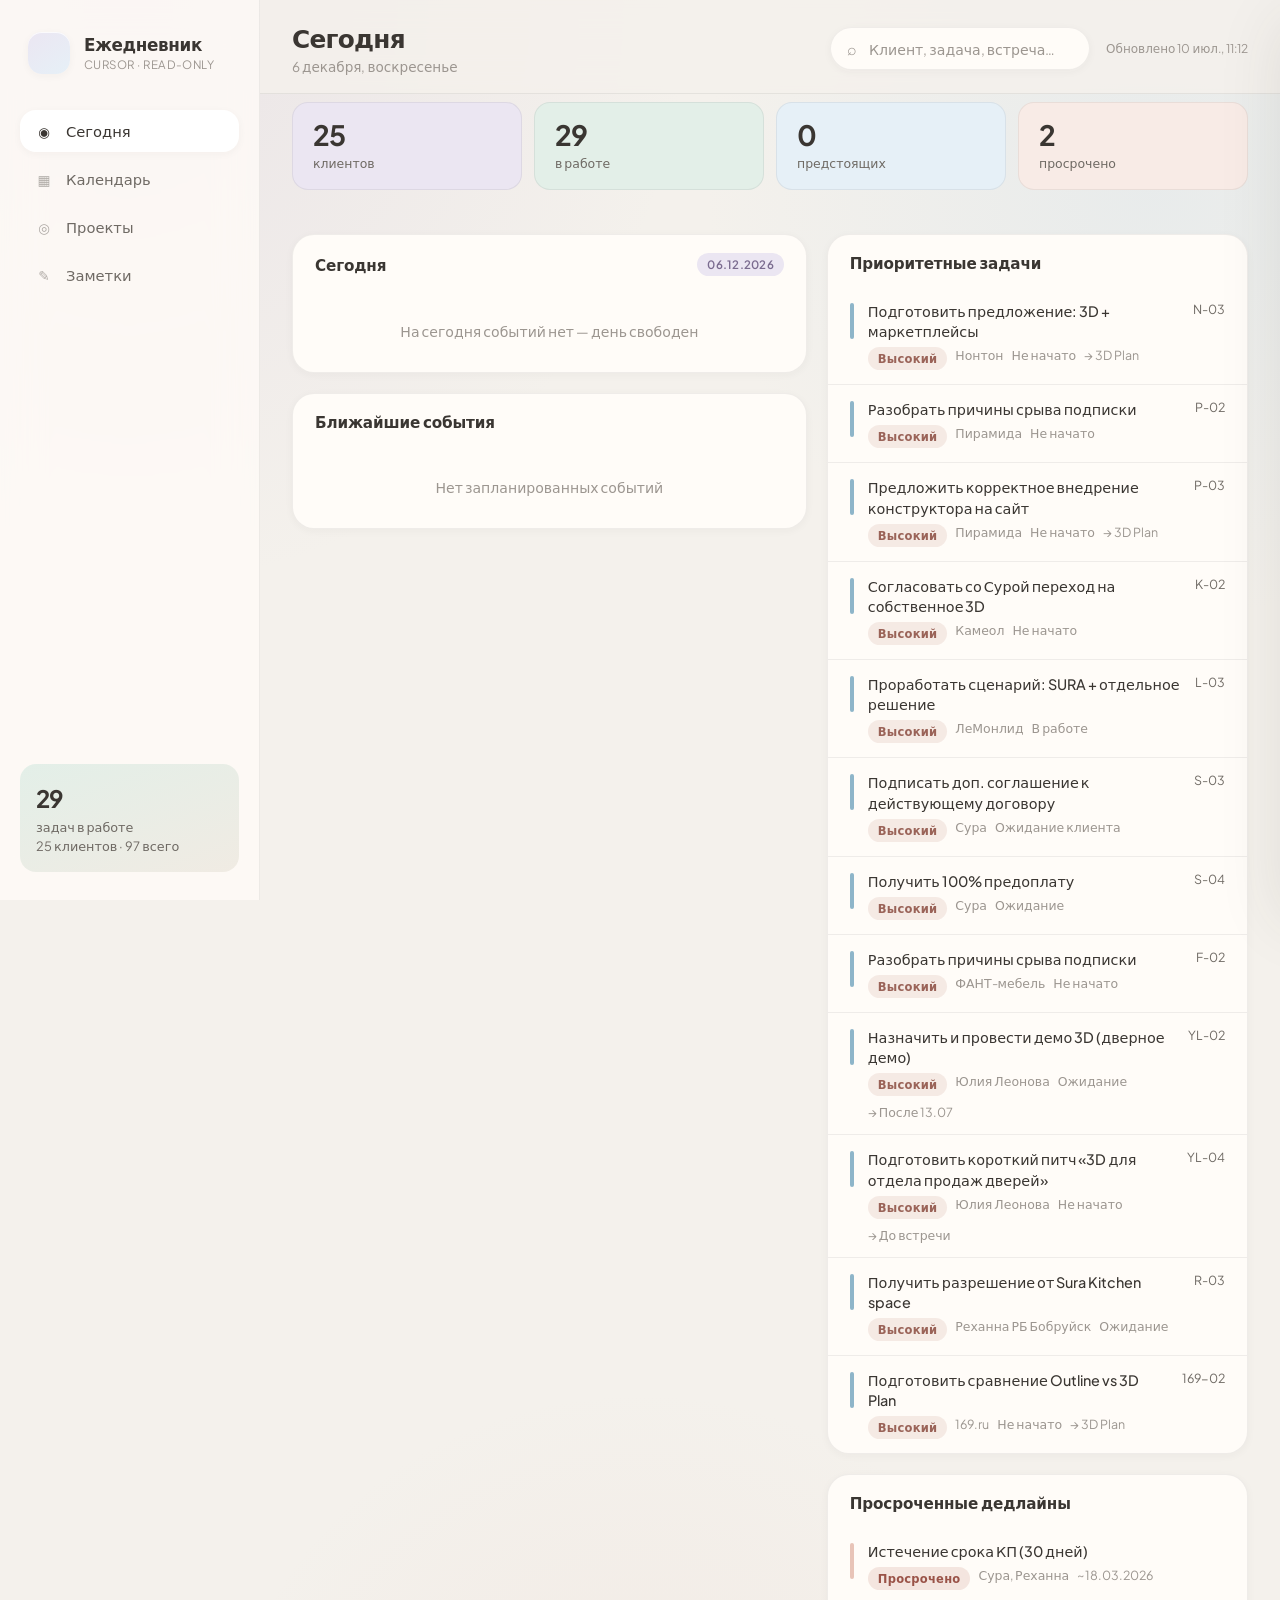
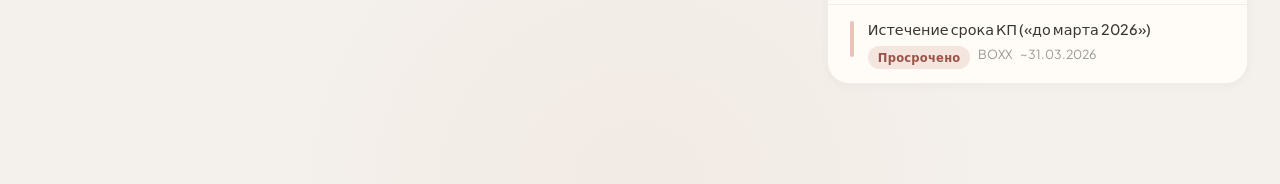
==== docs/index.html @ c0749ad2 "Switch GitHub Pages to deploy from branch main/docs Mirror web/ to docs/ on sync. Remove Actions wor" ====
<!DOCTYPE html>
<html lang="ru">
<head>
  <meta charset="UTF-8">
  <meta name="viewport" content="width=device-width, initial-scale=1.0">
  <meta name="description" content="Ежедневник — единый обзор задач и встреч по всем проектам CURSOR">
  <title>Ежедневник</title>
  <link rel="preconnect" href="https://fonts.googleapis.com">
  <link rel="preconnect" href="https://fonts.gstatic.com" crossorigin>
  <link href="https://fonts.googleapis.com/css2?family=Plus+Jakarta+Sans:ital,wght@0,400;0,500;0,600;0,700;1,400&display=swap" rel="stylesheet">
  <link rel="stylesheet" href="styles.css">
</head>
<body>
  <div class="app" id="app">
    <aside class="sidebar" aria-label="Навигация">
      <div class="sidebar__brand">
        <div class="brand-mark" aria-hidden="true"></div>
        <div>
          <p class="brand-title">Ежедневник</p>
          <p class="brand-sub">CURSOR · read-only</p>
        </div>
      </div>

      <nav class="sidebar__nav" id="nav">
        <button class="nav-item is-active" data-view="today">
          <span class="nav-icon" aria-hidden="true">◉</span>
          Сегодня
        </button>
        <button class="nav-item" data-view="calendar">
          <span class="nav-icon" aria-hidden="true">▦</span>
          Календарь
        </button>
        <button class="nav-item" data-view="projects">
          <span class="nav-icon" aria-hidden="true">◎</span>
          Проекты
        </button>
        <button class="nav-item" data-view="notes">
          <span class="nav-icon" aria-hidden="true">✎</span>
          Заметки
        </button>
      </nav>

      <div class="sidebar__stats" id="sidebar-stats"></div>
    </aside>

    <div class="main">
      <header class="topbar">
        <div class="topbar__left">
          <button class="menu-toggle" id="menu-toggle" aria-label="Меню">☰</button>
          <div>
            <h1 class="page-title" id="page-title">Сегодня</h1>
            <p class="page-date" id="page-date"></p>
          </div>
        </div>
        <div class="topbar__right">
          <label class="search" aria-label="Поиск">
            <span class="search-icon" aria-hidden="true">⌕</span>
            <input type="search" id="search" placeholder="Клиент, задача, встреча…" autocomplete="off">
          </label>
          <p class="sync-time" id="sync-time"></p>
        </div>
      </header>

      <main class="content" id="content">
        <div class="loader" id="loader">
          <div class="loader__orb"></div>
          <p>Загружаем планы…</p>
        </div>
      </main>
    </div>

    <nav class="bottom-nav" id="bottom-nav" aria-label="Мобильная навигация">
      <button class="bottom-nav__item is-active" data-view="today">Сегодня</button>
      <button class="bottom-nav__item" data-view="calendar">Календарь</button>
      <button class="bottom-nav__item" data-view="projects">Проекты</button>
      <button class="bottom-nav__item" data-view="notes">Заметки</button>
    </nav>

    <div class="overlay" id="overlay" hidden></div>
    <aside class="drawer" id="drawer" aria-hidden="true">
      <header class="drawer__header">
        <button class="drawer__close" id="drawer-close" aria-label="Закрыть">×</button>
        <div id="drawer-header"></div>
      </header>
      <div class="drawer__body" id="drawer-body"></div>
    </aside>
  </div>

  <script src="app.js" type="module"></script>
</body>
</html>
---- docs/styles.css ----
/* Ежедневник — pastel 2026 */

:root {
  --bg: #f4f1ec;
  --bg-soft: #ebe6df;
  --surface: #fffcf8;
  --surface-glass: rgba(255, 252, 248, 0.78);
  --elevated: #ffffff;
  --text: #3a3632;
  --text-secondary: #6f6a64;
  --text-muted: #9c9690;
  --border: rgba(58, 54, 50, 0.08);
  --border-strong: rgba(58, 54, 50, 0.14);
  --shadow-sm: 0 2px 8px rgba(58, 54, 50, 0.04);
  --shadow-md: 0 8px 32px rgba(58, 54, 50, 0.07);
  --shadow-lg: 0 20px 60px rgba(58, 54, 50, 0.1);
  --radius-sm: 10px;
  --radius-md: 16px;
  --radius-lg: 22px;
  --radius-xl: 28px;
  --font: "Plus Jakarta Sans", system-ui, -apple-system, sans-serif;
  --ease: cubic-bezier(0.22, 1, 0.36, 1);
  --duration: 0.35s;

  --sage: #a8c5b5;
  --sage-soft: #e3efe8;
  --lavender: #c5b8d4;
  --lavender-soft: #ebe6f2;
  --peach: #e8c4b8;
  --peach-soft: #f8ebe6;
  --sky: #b8d4e8;
  --sky-soft: #e6f0f7;
  --rose: #d4a8b8;
  --rose-soft: #f5e8ed;
  --sand: #d9cfc0;
  --sand-soft: #f0ebe3;

  --domain-3d: #8eb5c9;
  --domain-provance: #9cb89e;
  --priority-high: #c9958a;
  --priority-mid: #c4b896;
  --priority-low: #a8b5a0;
  --overdue: #c9857a;
  --sidebar-w: 260px;
}

*, *::before, *::after { box-sizing: border-box; }

html {
  font-size: 16px;
  -webkit-font-smoothing: antialiased;
  -moz-osx-font-smoothing: grayscale;
  text-rendering: optimizeLegibility;
}

body {
  margin: 0;
  font-family: var(--font);
  color: var(--text);
  background: var(--bg);
  background-image:
    radial-gradient(ellipse 80% 60% at 10% 0%, rgba(200, 184, 212, 0.22), transparent 55%),
    radial-gradient(ellipse 70% 50% at 90% 10%, rgba(184, 212, 232, 0.2), transparent 50%),
    radial-gradient(ellipse 60% 40% at 50% 100%, rgba(232, 196, 184, 0.15), transparent 55%);
  min-height: 100dvh;
}

button, input { font: inherit; }
button { cursor: pointer; border: none; background: none; color: inherit; }
input { border: none; outline: none; background: transparent; }

.app {
  display: grid;
  grid-template-columns: var(--sidebar-w) 1fr;
  min-height: 100dvh;
}

/* Sidebar */
.sidebar {
  position: sticky;
  top: 0;
  height: 100dvh;
  padding: 28px 20px;
  display: flex;
  flex-direction: column;
  gap: 32px;
  background: var(--surface-glass);
  backdrop-filter: blur(20px) saturate(1.2);
  -webkit-backdrop-filter: blur(20px) saturate(1.2);
  border-right: 1px solid var(--border);
  z-index: 20;
  transition: transform var(--duration) var(--ease);
}

.sidebar__brand {
  display: flex;
  align-items: center;
  gap: 14px;
  padding: 4px 8px;
}

.brand-mark {
  width: 42px;
  height: 42px;
  border-radius: 14px;
  background: linear-gradient(145deg, var(--lavender-soft), var(--sky-soft));
  box-shadow: var(--shadow-sm), inset 0 1px 0 rgba(255,255,255,0.8);
}

.brand-title {
  margin: 0;
  font-size: 1.05rem;
  font-weight: 700;
  letter-spacing: -0.02em;
}

.brand-sub {
  margin: 2px 0 0;
  font-size: 0.72rem;
  color: var(--text-muted);
  letter-spacing: 0.04em;
  text-transform: uppercase;
}

.sidebar__nav {
  display: flex;
  flex-direction: column;
  gap: 6px;
}

.nav-item {
  display: flex;
  align-items: center;
  gap: 12px;
  padding: 12px 14px;
  border-radius: var(--radius-md);
  font-size: 0.92rem;
  font-weight: 500;
  color: var(--text-secondary);
  transition: background var(--duration) var(--ease), color var(--duration) var(--ease), transform 0.2s var(--ease);
}

.nav-item:hover {
  background: rgba(255,255,255,0.55);
  color: var(--text);
}

.nav-item.is-active {
  background: var(--elevated);
  color: var(--text);
  box-shadow: var(--shadow-sm);
}

.nav-icon {
  width: 20px;
  text-align: center;
  opacity: 0.55;
  font-size: 0.85rem;
}

.nav-item.is-active .nav-icon { opacity: 1; }

.sidebar__stats {
  margin-top: auto;
  padding: 16px;
  border-radius: var(--radius-md);
  background: linear-gradient(160deg, var(--sage-soft), var(--sand-soft));
  font-size: 0.8rem;
  line-height: 1.5;
  color: var(--text-secondary);
}

.sidebar__stats strong {
  display: block;
  font-size: 1.5rem;
  font-weight: 700;
  color: var(--text);
  letter-spacing: -0.03em;
  margin-bottom: 2px;
}

/* Main */
.main {
  display: flex;
  flex-direction: column;
  min-width: 0;
}

.topbar {
  position: sticky;
  top: 0;
  z-index: 10;
  display: flex;
  align-items: center;
  justify-content: space-between;
  gap: 20px;
  padding: 22px 32px 18px;
  background: rgba(244, 241, 236, 0.82);
  backdrop-filter: blur(16px);
  -webkit-backdrop-filter: blur(16px);
  border-bottom: 1px solid var(--border);
}

.topbar__left {
  display: flex;
  align-items: center;
  gap: 16px;
}

.menu-toggle {
  display: none;
  width: 40px;
  height: 40px;
  border-radius: var(--radius-sm);
  background: var(--surface);
  box-shadow: var(--shadow-sm);
  font-size: 1.1rem;
}

.page-title {
  margin: 0;
  font-size: 1.55rem;
  font-weight: 700;
  letter-spacing: -0.03em;
}

.page-date {
  margin: 4px 0 0;
  font-size: 0.85rem;
  color: var(--text-muted);
}

.topbar__right {
  display: flex;
  align-items: center;
  gap: 16px;
}

.search {
  display: flex;
  align-items: center;
  gap: 10px;
  padding: 10px 16px;
  min-width: 260px;
  border-radius: 999px;
  background: var(--surface);
  border: 1px solid var(--border);
  box-shadow: var(--shadow-sm);
  transition: border-color var(--duration) var(--ease), box-shadow var(--duration) var(--ease);
}

.search:focus-within {
  border-color: var(--lavender);
  box-shadow: 0 0 0 3px rgba(197, 184, 212, 0.25);
}

.search input {
  width: 100%;
  font-size: 0.88rem;
  color: var(--text);
}

.search input::placeholder { color: var(--text-muted); }

.search-icon {
  color: var(--text-muted);
  font-size: 1rem;
}

.sync-time {
  margin: 0;
  font-size: 0.75rem;
  color: var(--text-muted);
  white-space: nowrap;
}

.content {
  flex: 1;
  padding: 8px 32px 100px;
  animation: fadeIn 0.5s var(--ease);
}

@keyframes fadeIn {
  from { opacity: 0; transform: translateY(8px); }
  to { opacity: 1; transform: translateY(0); }
}

/* Loader */
.loader {
  display: flex;
  flex-direction: column;
  align-items: center;
  justify-content: center;
  gap: 20px;
  min-height: 50vh;
  color: var(--text-muted);
}

.loader__orb {
  width: 48px;
  height: 48px;
  border-radius: 50%;
  background: linear-gradient(135deg, var(--lavender), var(--sky));
  animation: pulse 1.6s var(--ease) infinite;
}

@keyframes pulse {
  0%, 100% { transform: scale(1); opacity: 0.7; }
  50% { transform: scale(1.08); opacity: 1; }
}

/* Grid layouts */
.grid-2 {
  display: grid;
  grid-template-columns: 1.1fr 0.9fr;
  gap: 20px;
}

.grid-3 {
  display: grid;
  grid-template-columns: repeat(3, 1fr);
  gap: 16px;
}

.stack { display: flex; flex-direction: column; gap: 20px; }

/* Cards */
.card {
  background: var(--surface);
  border: 1px solid var(--border);
  border-radius: var(--radius-lg);
  box-shadow: var(--shadow-sm);
  overflow: hidden;
  transition: box-shadow var(--duration) var(--ease), transform var(--duration) var(--ease);
}

.card:hover { box-shadow: var(--shadow-md); }

.card__header {
  display: flex;
  align-items: center;
  justify-content: space-between;
  padding: 18px 22px 14px;
}

.card__title {
  margin: 0;
  font-size: 0.95rem;
  font-weight: 600;
  letter-spacing: -0.01em;
}

.card__body { padding: 0 22px 20px; }

.card__body--flush { padding: 0; }

/* Stat pills */
.stat-row {
  display: flex;
  flex-wrap: wrap;
  gap: 12px;
  margin-bottom: 24px;
}

.stat-pill {
  flex: 1;
  min-width: 140px;
  padding: 18px 20px;
  border-radius: var(--radius-md);
  border: 1px solid var(--border);
  background: var(--surface);
  transition: transform 0.25s var(--ease);
}

.stat-pill:hover { transform: translateY(-2px); }

.stat-pill--sage { background: var(--sage-soft); }
.stat-pill--lavender { background: var(--lavender-soft); }
.stat-pill--peach { background: var(--peach-soft); }
.stat-pill--sky { background: var(--sky-soft); }

.stat-pill__value {
  font-size: 1.75rem;
  font-weight: 700;
  letter-spacing: -0.04em;
  line-height: 1;
}

.stat-pill__label {
  margin-top: 6px;
  font-size: 0.78rem;
  color: var(--text-secondary);
}

/* Badges */
.badge {
  display: inline-flex;
  align-items: center;
  gap: 6px;
  padding: 4px 10px;
  border-radius: 999px;
  font-size: 0.72rem;
  font-weight: 600;
  letter-spacing: 0.02em;
}

.badge--3d { background: rgba(142, 181, 201, 0.2); color: #5a7f94; }
.badge--provance { background: rgba(156, 184, 158, 0.22); color: #5f7d61; }
.badge--high { background: rgba(201, 149, 138, 0.18); color: #9a6358; }
.badge--mid { background: rgba(196, 184, 150, 0.22); color: #7d7355; }
.badge--low { background: rgba(168, 181, 160, 0.22); color: #5f6f59; }
.badge--overdue { background: rgba(201, 133, 122, 0.2); color: #9a5348; }
.badge--event { background: var(--lavender-soft); color: #7a6b8f; }
.badge--reminder { background: var(--peach-soft); color: #9a6f62; }

/* Lists */
.list { list-style: none; margin: 0; padding: 0; }

.list-item {
  display: flex;
  align-items: flex-start;
  gap: 14px;
  padding: 14px 22px;
  border-top: 1px solid var(--border);
  transition: background var(--duration) var(--ease);
  cursor: pointer;
}

.list-item:first-child { border-top: none; }

.list-item:hover { background: rgba(255,255,255,0.6); }

.list-item__stripe {
  width: 4px;
  min-height: 36px;
  border-radius: 4px;
  flex-shrink: 0;
  margin-top: 2px;
}

.stripe--3d { background: var(--domain-3d); }
.stripe--provance { background: var(--domain-provance); }
.stripe--lavender { background: var(--lavender); }
.stripe--peach { background: var(--peach); }

.list-item__main { flex: 1; min-width: 0; }

.list-item__title {
  font-size: 0.9rem;
  font-weight: 500;
  line-height: 1.4;
  margin: 0 0 6px;
}

.list-item__meta {
  display: flex;
  flex-wrap: wrap;
  gap: 8px;
  font-size: 0.78rem;
  color: var(--text-muted);
}

.list-item__aside {
  text-align: right;
  font-size: 0.78rem;
  color: var(--text-secondary);
  white-space: nowrap;
}

.empty {
  padding: 32px 22px;
  text-align: center;
  color: var(--text-muted);
  font-size: 0.88rem;
}

/* Calendar */
.cal-toolbar {
  display: flex;
  align-items: center;
  justify-content: space-between;
  gap: 16px;
  margin-bottom: 20px;
}

.cal-nav {
  display: flex;
  align-items: center;
  gap: 8px;
}

.cal-nav button {
  width: 36px;
  height: 36px;
  border-radius: var(--radius-sm);
  background: var(--surface);
  border: 1px solid var(--border);
  transition: background 0.2s var(--ease);
}

.cal-nav button:hover { background: var(--elevated); }

.cal-period {
  font-weight: 600;
  font-size: 0.95rem;
  min-width: 180px;
  text-align: center;
}

.toggle-group {
  display: flex;
  padding: 4px;
  border-radius: 999px;
  background: var(--bg-soft);
  border: 1px solid var(--border);
}

.toggle-group button {
  padding: 8px 16px;
  border-radius: 999px;
  font-size: 0.82rem;
  font-weight: 500;
  color: var(--text-muted);
  transition: all 0.25s var(--ease);
}

.toggle-group button.is-active {
  background: var(--surface);
  color: var(--text);
  box-shadow: var(--shadow-sm);
}

.week-grid {
  display: grid;
  grid-template-columns: repeat(7, 1fr);
  gap: 10px;
}

.day-col {
  min-height: 200px;
  background: var(--surface);
  border: 1px solid var(--border);
  border-radius: var(--radius-md);
  overflow: hidden;
  transition: box-shadow var(--duration) var(--ease);
}

.day-col.is-today {
  border-color: var(--lavender);
  box-shadow: 0 0 0 2px rgba(197, 184, 212, 0.2);
}

.day-col__head {
  padding: 12px;
  text-align: center;
  border-bottom: 1px solid var(--border);
  background: rgba(255,255,255,0.5);
}

.day-col__dow {
  font-size: 0.7rem;
  text-transform: uppercase;
  letter-spacing: 0.06em;
  color: var(--text-muted);
}

.day-col__num {
  font-size: 1.2rem;
  font-weight: 700;
  margin-top: 2px;
}

.day-col__body {
  padding: 8px;
  display: flex;
  flex-direction: column;
  gap: 6px;
}

.event-chip {
  padding: 8px 10px;
  border-radius: var(--radius-sm);
  font-size: 0.72rem;
  line-height: 1.35;
  border-left: 3px solid var(--lavender);
  background: var(--lavender-soft);
  cursor: pointer;
  transition: transform 0.2s var(--ease);
}

.event-chip:hover { transform: scale(1.02); }

.event-chip--reminder { border-left-color: var(--peach); background: var(--peach-soft); }
.event-chip--deadline { border-left-color: var(--overdue); background: var(--rose-soft); }

.event-chip__client { font-weight: 600; margin-bottom: 2px; }
.event-chip__title { color: var(--text-secondary); }

.month-grid {
  display: grid;
  grid-template-columns: repeat(7, 1fr);
  gap: 6px;
}

.month-dow {
  text-align: center;
  font-size: 0.72rem;
  font-weight: 600;
  color: var(--text-muted);
  padding: 8px;
  text-transform: uppercase;
  letter-spacing: 0.05em;
}

.month-cell {
  aspect-ratio: 1;
  min-height: 72px;
  padding: 8px;
  border-radius: var(--radius-sm);
  background: var(--surface);
  border: 1px solid transparent;
  transition: background 0.2s var(--ease);
}

.month-cell:hover { background: var(--elevated); border-color: var(--border); }
.month-cell.is-today { background: var(--lavender-soft); border-color: var(--lavender); }
.month-cell.is-other { opacity: 0.35; }

.month-cell__num {
  font-size: 0.82rem;
  font-weight: 600;
  margin-bottom: 4px;
}

.month-cell__dots {
  display: flex;
  gap: 3px;
  flex-wrap: wrap;
}

.dot {
  width: 6px;
  height: 6px;
  border-radius: 50%;
  background: var(--lavender);
}

.dot--event { background: var(--lavender); }
.dot--deadline { background: var(--overdue); }
.dot--reminder { background: var(--peach); }

/* Projects */
.filters {
  display: flex;
  flex-wrap: wrap;
  gap: 8px;
  margin-bottom: 20px;
}

.filter-btn {
  padding: 8px 16px;
  border-radius: 999px;
  font-size: 0.82rem;
  font-weight: 500;
  color: var(--text-secondary);
  background: var(--surface);
  border: 1px solid var(--border);
  transition: all 0.25s var(--ease);
}

.filter-btn:hover { border-color: var(--border-strong); }
.filter-btn.is-active {
  background: var(--text);
  color: var(--surface);
  border-color: var(--text);
}

.project-grid {
  display: grid;
  grid-template-columns: repeat(auto-fill, minmax(280px, 1fr));
  gap: 16px;
}

.project-card {
  padding: 20px;
  background: var(--surface);
  border: 1px solid var(--border);
  border-radius: var(--radius-lg);
  cursor: pointer;
  transition: transform var(--duration) var(--ease), box-shadow var(--duration) var(--ease);
}

.project-card:hover {
  transform: translateY(-3px);
  box-shadow: var(--shadow-md);
}

.project-card__top {
  display: flex;
  align-items: flex-start;
  justify-content: space-between;
  gap: 12px;
  margin-bottom: 14px;
}

.project-card__name {
  margin: 0;
  font-size: 1rem;
  font-weight: 600;
  letter-spacing: -0.02em;
}

.project-card__counts {
  display: flex;
  gap: 16px;
  font-size: 0.8rem;
  color: var(--text-secondary);
}

.project-card__counts span strong {
  display: block;
  font-size: 1.1rem;
  color: var(--text);
}

.progress-bar {
  height: 4px;
  border-radius: 4px;
  background: var(--bg-soft);
  overflow: hidden;
  margin-top: 14px;
}

.progress-bar__fill {
  height: 100%;
  border-radius: 4px;
  background: linear-gradient(90deg, var(--sage), var(--sky));
  transition: width 0.6s var(--ease);
}

/* Table */
.table-wrap { overflow-x: auto; }

table {
  width: 100%;
  border-collapse: collapse;
  font-size: 0.85rem;
}

th {
  text-align: left;
  padding: 12px 22px;
  font-size: 0.72rem;
  font-weight: 600;
  text-transform: uppercase;
  letter-spacing: 0.05em;
  color: var(--text-muted);
  background: rgba(255,255,255,0.4);
  border-bottom: 1px solid var(--border);
  position: sticky;
  top: 0;
}

td {
  padding: 12px 22px;
  border-bottom: 1px solid var(--border);
  vertical-align: middle;
}

tr:hover td { background: rgba(255,255,255,0.45); }

/* Notes placeholder */
.notes-hero {
  max-width: 520px;
  margin: 60px auto;
  text-align: center;
  padding: 48px 32px;
  background: var(--surface);
  border-radius: var(--radius-xl);
  border: 1px solid var(--border);
  box-shadow: var(--shadow-md);
}

.notes-hero__icon {
  width: 64px;
  height: 64px;
  margin: 0 auto 20px;
  border-radius: 20px;
  background: linear-gradient(145deg, var(--peach-soft), var(--lavender-soft));
  display: flex;
  align-items: center;
  justify-content: center;
  font-size: 1.5rem;
}

.notes-hero h2 {
  margin: 0 0 10px;
  font-size: 1.25rem;
  font-weight: 700;
}

.notes-hero p {
  margin: 0;
  color: var(--text-secondary);
  font-size: 0.9rem;
  line-height: 1.6;
}

/* Drawer */
.overlay {
  position: fixed;
  inset: 0;
  background: rgba(58, 54, 50, 0.25);
  backdrop-filter: blur(4px);
  z-index: 40;
  opacity: 0;
  transition: opacity var(--duration) var(--ease);
}

.overlay.is-visible { opacity: 1; }

.drawer {
  position: fixed;
  top: 0;
  right: 0;
  width: min(480px, 100vw);
  height: 100dvh;
  background: var(--surface);
  border-left: 1px solid var(--border);
  box-shadow: var(--shadow-lg);
  z-index: 50;
  transform: translateX(100%);
  transition: transform var(--duration) var(--ease);
  display: flex;
  flex-direction: column;
}

.drawer.is-open { transform: translateX(0); }

.drawer__header {
  padding: 24px 24px 16px;
  border-bottom: 1px solid var(--border);
  position: relative;
}

.drawer__close {
  position: absolute;
  top: 16px;
  right: 16px;
  width: 36px;
  height: 36px;
  border-radius: var(--radius-sm);
  background: var(--bg-soft);
  font-size: 1.4rem;
  line-height: 1;
  color: var(--text-secondary);
  transition: background 0.2s;
}

.drawer__close:hover { background: var(--bg); }

.drawer__body {
  flex: 1;
  overflow-y: auto;
  padding: 20px 24px 32px;
}

.drawer h2 {
  margin: 0 0 6px;
  font-size: 1.35rem;
  font-weight: 700;
  letter-spacing: -0.02em;
  padding-right: 40px;
}

.drawer__section {
  margin-top: 24px;
}

.drawer__section h3 {
  margin: 0 0 12px;
  font-size: 0.78rem;
  font-weight: 600;
  text-transform: uppercase;
  letter-spacing: 0.06em;
  color: var(--text-muted);
}

.drawer__path {
  font-size: 0.75rem;
  color: var(--text-muted);
  word-break: break-all;
  margin-top: 8px;
  padding: 10px 12px;
  background: var(--bg-soft);
  border-radius: var(--radius-sm);
}

/* Bottom nav */
.bottom-nav {
  display: none;
  position: fixed;
  bottom: 0;
  left: 0;
  right: 0;
  padding: 8px 12px calc(8px + env(safe-area-inset-bottom));
  background: var(--surface-glass);
  backdrop-filter: blur(20px);
  border-top: 1px solid var(--border);
  z-index: 30;
  justify-content: space-around;
  gap: 4px;
}

.bottom-nav__item {
  flex: 1;
  padding: 10px 4px;
  font-size: 0.72rem;
  font-weight: 500;
  color: var(--text-muted);
  border-radius: var(--radius-sm);
  transition: color 0.2s, background 0.2s;
}

.bottom-nav__item.is-active {
  color: var(--text);
  background: rgba(255,255,255,0.6);
}

/* Error state */
.error-box {
  max-width: 480px;
  margin: 80px auto;
  padding: 32px;
  text-align: center;
  background: var(--peach-soft);
  border-radius: var(--radius-lg);
  border: 1px solid rgba(201, 149, 138, 0.3);
}

.error-box code {
  display: block;
  margin-top: 16px;
  padding: 12px;
  background: var(--surface);
  border-radius: var(--radius-sm);
  font-size: 0.8rem;
  text-align: left;
  overflow-x: auto;
}

/* Responsive */
@media (max-width: 1100px) {
  .grid-2, .grid-3 { grid-template-columns: 1fr; }
}

@media (max-width: 900px) {
  .app { grid-template-columns: 1fr; }

  .sidebar {
    position: fixed;
    left: 0;
    width: var(--sidebar-w);
    transform: translateX(-100%);
    box-shadow: var(--shadow-lg);
  }

  .sidebar.is-open { transform: translateX(0); }

  .menu-toggle { display: flex; align-items: center; justify-content: center; }

  .topbar { padding: 16px 20px; }
  .content { padding: 8px 20px 100px; }

  .search { min-width: 0; flex: 1; }
  .sync-time { display: none; }

  .bottom-nav { display: flex; }

  .week-grid { grid-template-columns: 1fr; }
  .day-col { min-height: auto; }
}

@media (max-width: 600px) {
  .stat-row { flex-direction: column; }
  .stat-pill { min-width: 0; }
  .topbar__right { flex: 1; }
  .page-title { font-size: 1.25rem; }
}
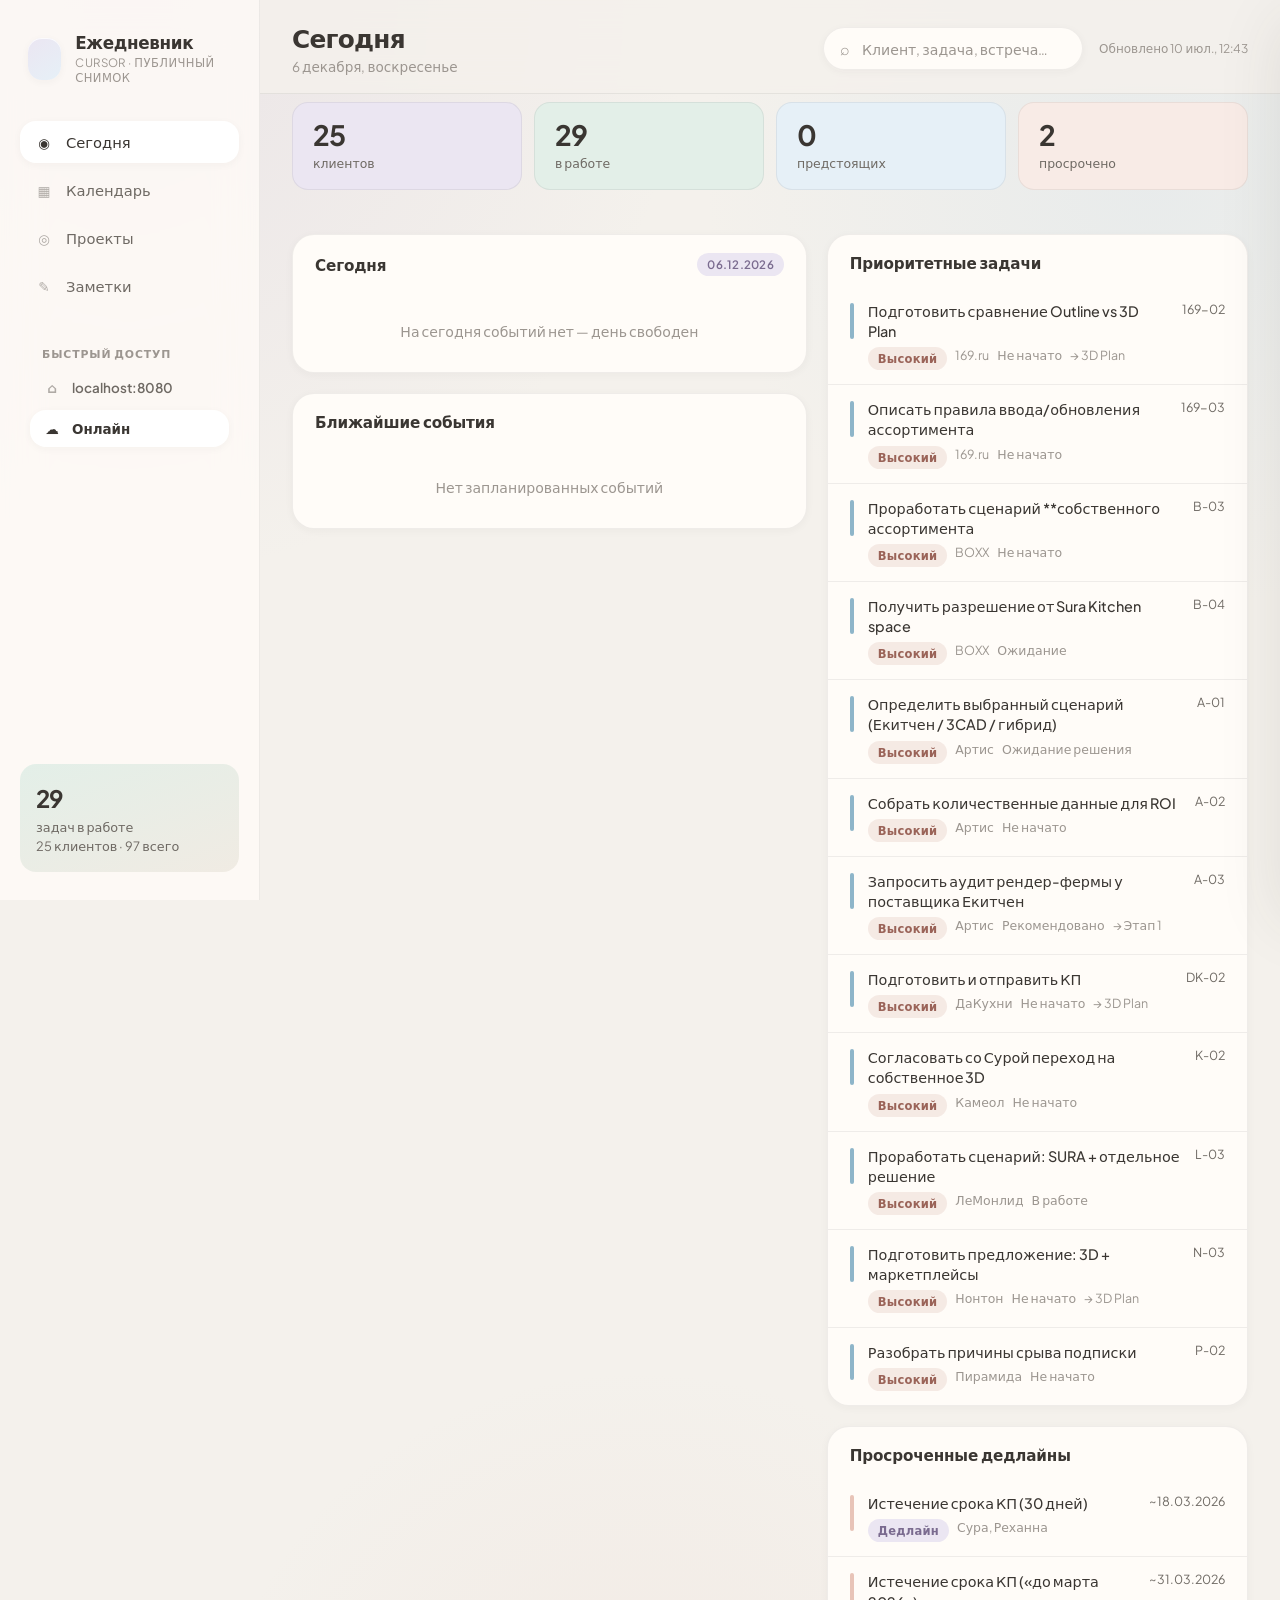
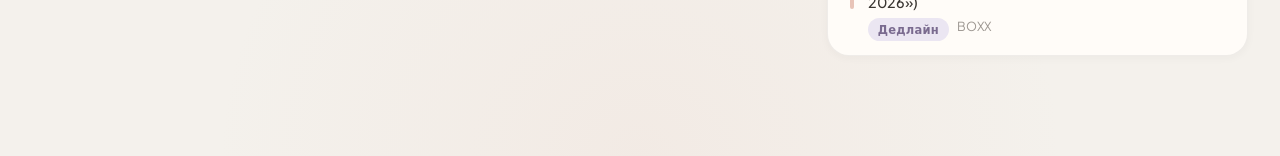
==== commit 0088651b: "sync: refresh planner data and add quick access links" ====
--- a/docs/index.html
+++ b/docs/index.html
@@ -39,6 +39,18 @@
           Заметки
         </button>
       </nav>
+
+      <div class="sidebar__quick" aria-label="Быстрый доступ">
+        <p class="sidebar__quick-title">Быстрый доступ</p>
+        <a href="http://localhost:8080/" class="quick-link" data-quick="local" title="Локальный сервер с записью событий">
+          <span class="quick-link__icon" aria-hidden="true">⌂</span>
+          localhost:8080
+        </a>
+        <a href="https://vilyasante-cpu.github.io/ezhednevnik/" class="quick-link" data-quick="public" title="Публичный снимок на GitHub Pages">
+          <span class="quick-link__icon" aria-hidden="true">☁</span>
+          Онлайн
+        </a>
+      </div>
 
       <div class="sidebar__stats" id="sidebar-stats"></div>
     </aside>
--- a/docs/styles.css
+++ b/docs/styles.css
@@ -160,6 +160,54 @@
 
 .nav-item.is-active .nav-icon { opacity: 1; }
 
+.sidebar__quick {
+  margin-top: 8px;
+  padding: 0 10px;
+}
+
+.sidebar__quick-title {
+  margin: 0 0 8px 12px;
+  font-size: 0.68rem;
+  font-weight: 700;
+  letter-spacing: 0.08em;
+  text-transform: uppercase;
+  color: var(--text-muted);
+}
+
+.quick-link {
+  display: flex;
+  align-items: center;
+  gap: 10px;
+  padding: 10px 12px;
+  margin-bottom: 4px;
+  border-radius: var(--radius-md);
+  font-size: 0.84rem;
+  font-weight: 600;
+  color: var(--text-secondary);
+  text-decoration: none;
+  transition: background var(--duration) var(--ease), color var(--duration) var(--ease);
+}
+
+.quick-link:hover {
+  background: rgba(255, 255, 255, 0.55);
+  color: var(--text);
+}
+
+.quick-link.is-active {
+  background: var(--elevated);
+  color: var(--text);
+  box-shadow: var(--shadow-sm);
+}
+
+.quick-link__icon {
+  width: 20px;
+  text-align: center;
+  opacity: 0.55;
+  font-size: 0.85rem;
+}
+
+.quick-link.is-active .quick-link__icon { opacity: 1; }
+
 .sidebar__stats {
   margin-top: auto;
   padding: 16px;
@@ -412,6 +460,42 @@
 .badge--overdue { background: rgba(201, 133, 122, 0.2); color: #9a5348; }
 .badge--event { background: var(--lavender-soft); color: #7a6b8f; }
 .badge--reminder { background: var(--peach-soft); color: #9a6f62; }
+.badge--sage { background: rgba(168, 197, 181, 0.25); color: #4a6b58; }
+.badge--lavender { background: var(--lavender-soft); color: #7a6b8f; }
+.badge--sky { background: rgba(142, 181, 201, 0.22); color: #5a7f94; }
+
+.status-sections {
+  display: flex;
+  flex-direction: column;
+  gap: 28px;
+}
+
+.status-section__head {
+  display: flex;
+  align-items: center;
+  gap: 12px;
+  margin-bottom: 14px;
+}
+
+.status-section__title {
+  margin: 0;
+  font-size: 1.05rem;
+  font-weight: 700;
+  letter-spacing: -0.02em;
+}
+
+.status-section__count {
+  font-size: 0.78rem;
+  font-weight: 600;
+  color: var(--text-muted);
+  padding: 4px 10px;
+  border-radius: 999px;
+  background: var(--bg-soft);
+}
+
+.project-card__meta {
+  margin-bottom: 12px;
+}
 
 /* Lists */
 .list { list-style: none; margin: 0; padding: 0; }
@@ -592,6 +676,13 @@
 
 .event-chip--reminder { border-left-color: var(--peach); background: var(--peach-soft); }
 .event-chip--deadline { border-left-color: var(--overdue); background: var(--rose-soft); }
+.event-chip.is-closed,
+.list-item.is-closed .list-item__title,
+.drawer h2.is-closed,
+.detail-list__row.is-closed dd {
+  text-decoration: line-through;
+  opacity: 0.72;
+}
 
 .event-chip__client { font-weight: 600; margin-bottom: 2px; }
 .event-chip__title { color: var(--text-secondary); }
@@ -894,6 +985,94 @@
   padding: 10px 12px;
   background: var(--bg-soft);
   border-radius: var(--radius-sm);
+}
+
+.drawer-link {
+  display: block;
+  width: 100%;
+  padding: 12px 16px;
+  border-radius: var(--radius-md);
+  background: var(--lavender-soft);
+  border: 1px solid rgba(197, 184, 212, 0.35);
+  font-size: 0.88rem;
+  font-weight: 500;
+  text-align: left;
+  transition: background 0.2s var(--ease);
+}
+
+.drawer-link:hover { background: var(--elevated); }
+
+.btn-close-event {
+  width: 100%;
+  padding: 12px 16px;
+  border: none;
+  border-radius: 12px;
+  background: var(--lavender-soft);
+  color: #5f4f72;
+  font-family: var(--font);
+  font-size: 0.92rem;
+  font-weight: 600;
+  cursor: pointer;
+  transition: background var(--duration) var(--ease), opacity var(--duration) var(--ease);
+}
+
+.btn-close-event:hover:not(:disabled) { background: var(--lavender); color: #fff; }
+.btn-close-event:disabled { opacity: 0.6; cursor: wait; }
+
+.drawer__hint {
+  margin: 10px 0 0;
+  font-size: 0.78rem;
+  line-height: 1.45;
+  color: var(--text-muted);
+}
+
+.drawer__hint code {
+  font-size: 0.76rem;
+  padding: 2px 6px;
+  border-radius: 6px;
+  background: var(--bg-soft);
+}
+
+.detail-list {
+  margin: 0;
+  display: flex;
+  flex-direction: column;
+  gap: 12px;
+}
+
+.detail-list__row {
+  display: grid;
+  grid-template-columns: 100px 1fr;
+  gap: 12px;
+  padding-bottom: 12px;
+  border-bottom: 1px solid var(--border);
+}
+
+.detail-list__row:last-child { border-bottom: none; padding-bottom: 0; }
+
+.detail-list dt {
+  margin: 0;
+  font-size: 0.78rem;
+  font-weight: 600;
+  color: var(--text-muted);
+  text-transform: uppercase;
+  letter-spacing: 0.04em;
+}
+
+.detail-list dd {
+  margin: 0;
+  font-size: 0.9rem;
+  line-height: 1.45;
+}
+
+.privacy-banner {
+  margin: 0 0 16px;
+  padding: 12px 18px;
+  border-radius: var(--radius-md);
+  background: var(--lavender-soft);
+  color: var(--text-secondary);
+  font-size: 0.85rem;
+  border: 1px solid rgba(197, 184, 212, 0.35);
 }
 
 /* Bottom nav */
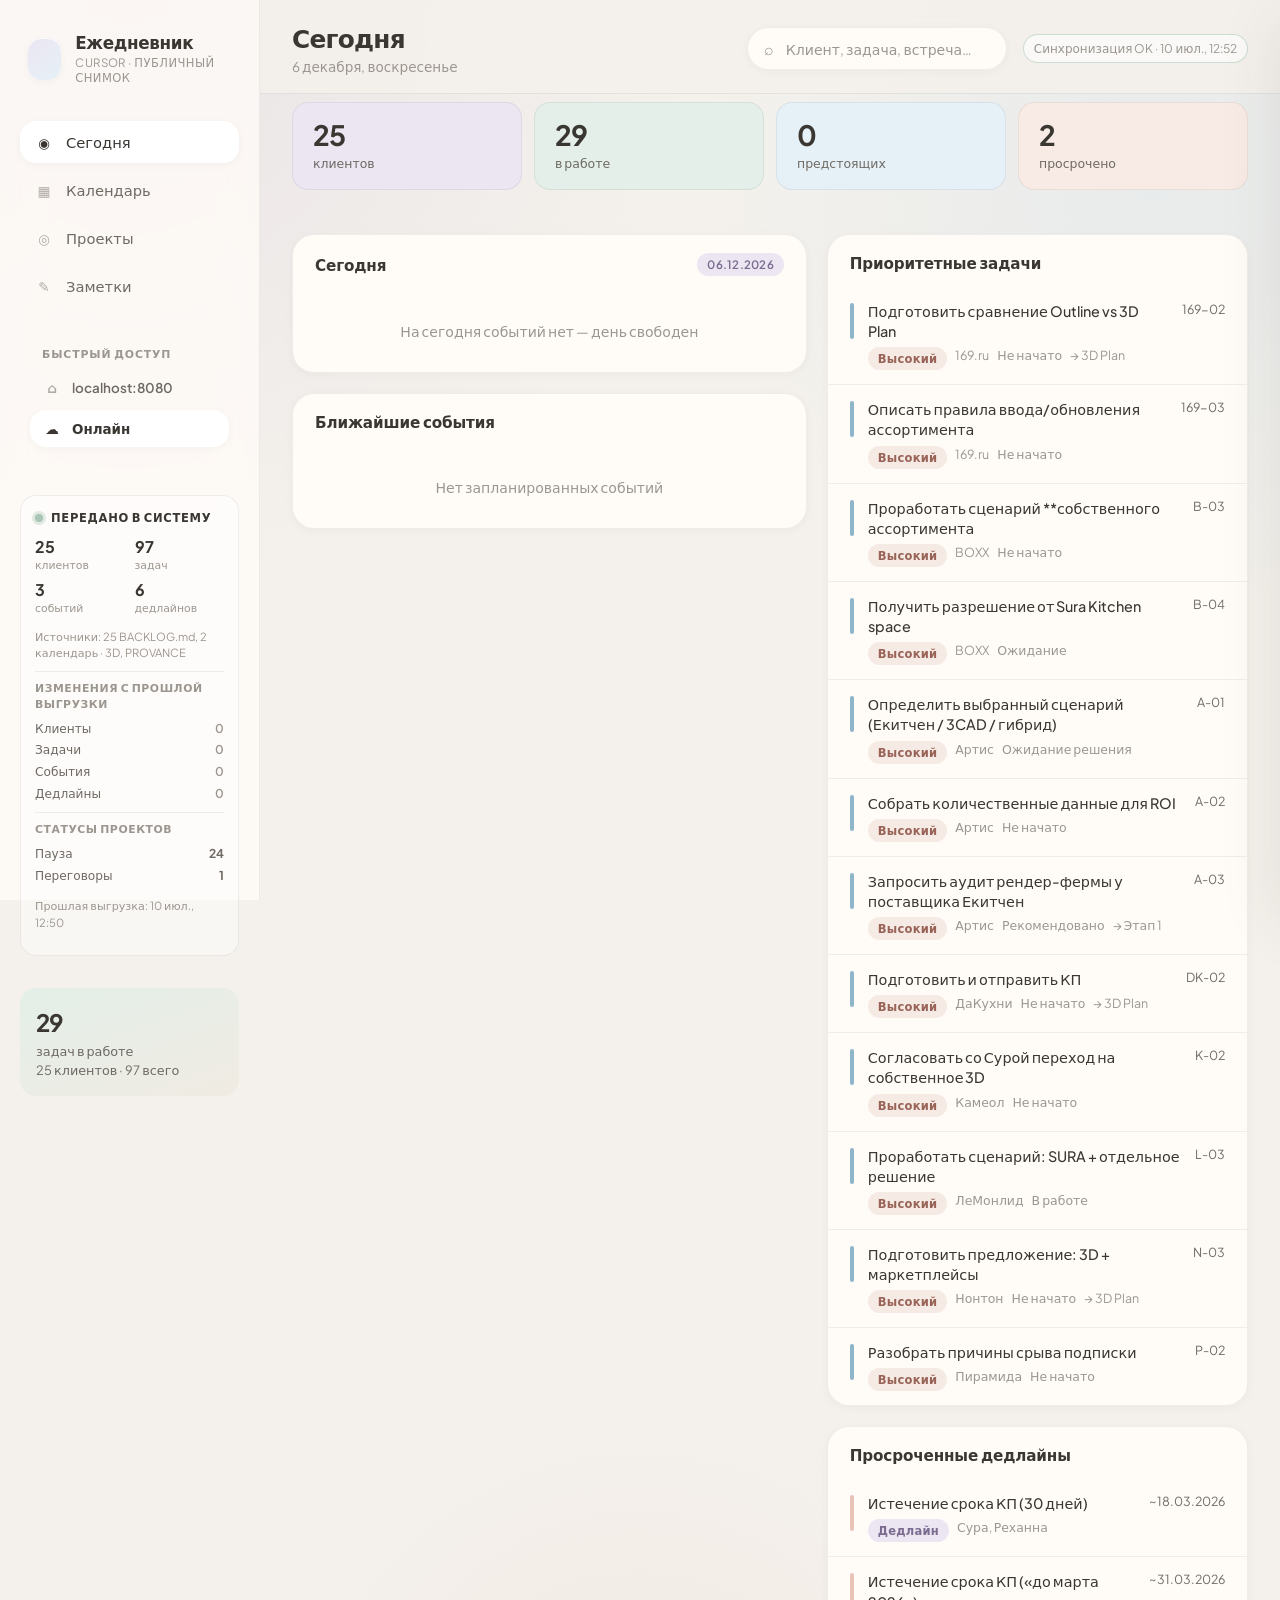
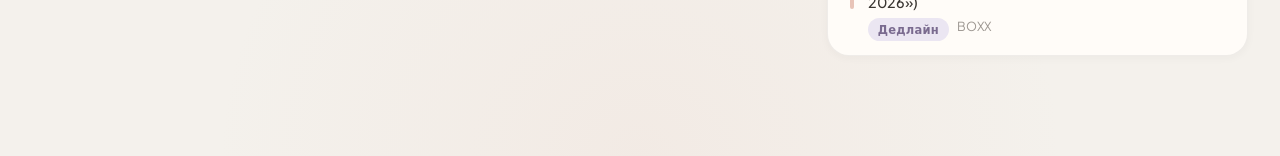
==== commit f003b63b: "sync: align public planner snapshot with local data" ====
--- a/docs/index.html
+++ b/docs/index.html
@@ -52,6 +52,8 @@
         </a>
       </div>
 
+      <div class="sidebar__sync" id="sidebar-sync" hidden></div>
+
       <div class="sidebar__stats" id="sidebar-stats"></div>
     </aside>
 
@@ -69,7 +71,7 @@
             <span class="search-icon" aria-hidden="true">⌕</span>
             <input type="search" id="search" placeholder="Клиент, задача, встреча…" autocomplete="off">
           </label>
-          <p class="sync-time" id="sync-time"></p>
+          <button type="button" class="sync-time" id="sync-time" title="Отчёт синхронизации"></button>
         </div>
       </header>
 
--- a/docs/styles.css
+++ b/docs/styles.css
@@ -227,6 +227,104 @@
   margin-bottom: 2px;
 }
 
+.sidebar__sync {
+  margin-top: 12px;
+  padding: 14px;
+  border-radius: var(--radius-md);
+  background: rgba(255, 255, 255, 0.45);
+  border: 1px solid var(--border);
+  font-size: 0.76rem;
+  line-height: 1.45;
+  color: var(--text-secondary);
+}
+
+.sync-panel__head {
+  display: flex;
+  align-items: center;
+  gap: 8px;
+  margin-bottom: 10px;
+}
+
+.sync-panel__status {
+  width: 8px;
+  height: 8px;
+  border-radius: 50%;
+  background: var(--sage);
+  box-shadow: 0 0 0 3px rgba(168, 197, 181, 0.35);
+  flex-shrink: 0;
+}
+
+.sync-panel__title {
+  margin: 0;
+  font-size: 0.72rem;
+  font-weight: 700;
+  letter-spacing: 0.06em;
+  text-transform: uppercase;
+  color: var(--text);
+}
+
+.sync-panel__grid {
+  display: grid;
+  grid-template-columns: 1fr 1fr;
+  gap: 6px 10px;
+  margin-bottom: 10px;
+}
+
+.sync-panel__metric strong {
+  display: block;
+  font-size: 1rem;
+  font-weight: 700;
+  color: var(--text);
+  line-height: 1.2;
+}
+
+.sync-panel__metric span {
+  font-size: 0.68rem;
+  color: var(--text-muted);
+}
+
+.sync-panel__section {
+  margin-top: 8px;
+  padding-top: 8px;
+  border-top: 1px solid var(--border);
+}
+
+.sync-panel__section h4 {
+  margin: 0 0 6px;
+  font-size: 0.68rem;
+  font-weight: 700;
+  text-transform: uppercase;
+  letter-spacing: 0.05em;
+  color: var(--text-muted);
+}
+
+.sync-panel__list {
+  margin: 0;
+  padding: 0;
+  list-style: none;
+}
+
+.sync-panel__list li {
+  display: flex;
+  justify-content: space-between;
+  gap: 8px;
+  padding: 2px 0;
+}
+
+.sync-panel__delta {
+  font-weight: 600;
+  color: var(--text-muted);
+}
+
+.sync-panel__delta.is-up { color: #5f7d61; }
+.sync-panel__delta.is-down { color: #9a5348; }
+.sync-panel__delta.is-same { color: var(--text-muted); }
+
+.sync-panel__sources {
+  font-size: 0.7rem;
+  color: var(--text-muted);
+}
+
 /* Main */
 .main {
   display: flex;
@@ -317,10 +415,24 @@
 
 .sync-time {
   margin: 0;
+  padding: 6px 10px;
+  border: 1px solid var(--border);
+  border-radius: 999px;
+  background: rgba(255, 255, 255, 0.55);
+  font-family: var(--font);
   font-size: 0.75rem;
   color: var(--text-muted);
   white-space: nowrap;
-}
+  cursor: pointer;
+  transition: background var(--duration) var(--ease), color var(--duration) var(--ease);
+}
+
+.sync-time:hover {
+  background: var(--elevated);
+  color: var(--text);
+}
+
+.sync-time.is-ok { border-color: rgba(168, 197, 181, 0.55); }
 
 .content {
   flex: 1;
